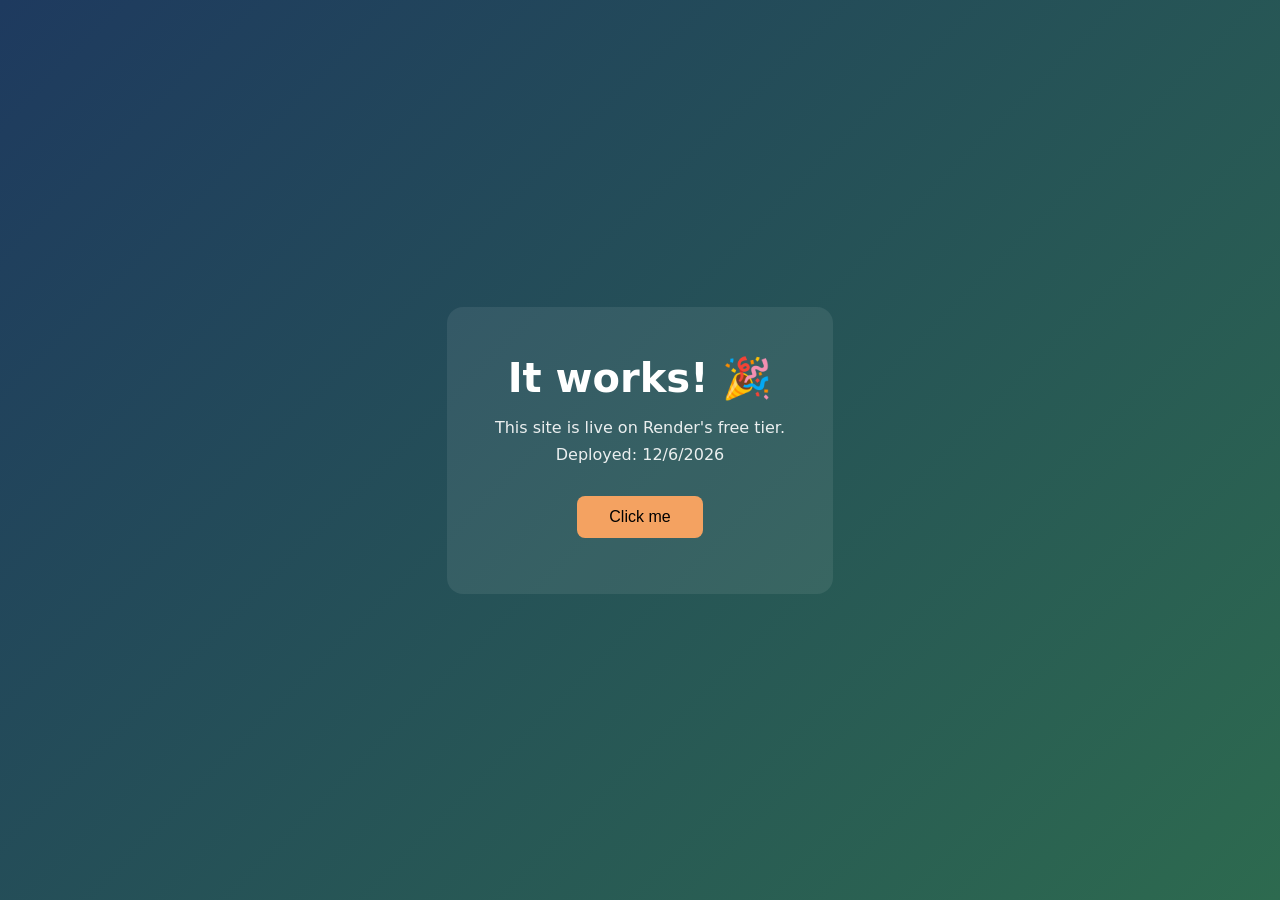
==== index.html @ 78105939 "Add files via upload" ====
<!DOCTYPE html>
<html lang="en">
<head>
  <meta charset="UTF-8">
  <meta name="viewport" content="width=device-width, initial-scale=1.0">
  <title>Stephen's Test Site</title>
  <link rel="stylesheet" href="style.css">
</head>
<body>
  <main>
    <h1>It works! 🎉</h1>
    <p>This site is live on Render's free tier.</p>
    <p>Deployed: <span id="date"></span></p>
    <button id="btn">Click me</button>
    <p id="count"></p>
  </main>
  <script src="script.js"></script>
</body>
</html>
---- style.css ----
* { box-sizing: border-box; margin: 0; }

body {
  font-family: system-ui, sans-serif;
  min-height: 100vh;
  display: flex;
  align-items: center;
  justify-content: center;
  background: linear-gradient(135deg, #1e3a5f, #2d6a4f);
  color: #fff;
}

main {
  text-align: center;
  padding: 3rem;
  background: rgba(255, 255, 255, 0.08);
  border-radius: 16px;
}

h1 { font-size: 2.5rem; margin-bottom: 1rem; }

p { margin: 0.5rem 0; opacity: 0.9; }

button {
  margin-top: 1.5rem;
  padding: 0.75rem 2rem;
  font-size: 1rem;
  border: none;
  border-radius: 8px;
  background: #f4a261;
  cursor: pointer;
}

button:hover { background: #e76f51; }
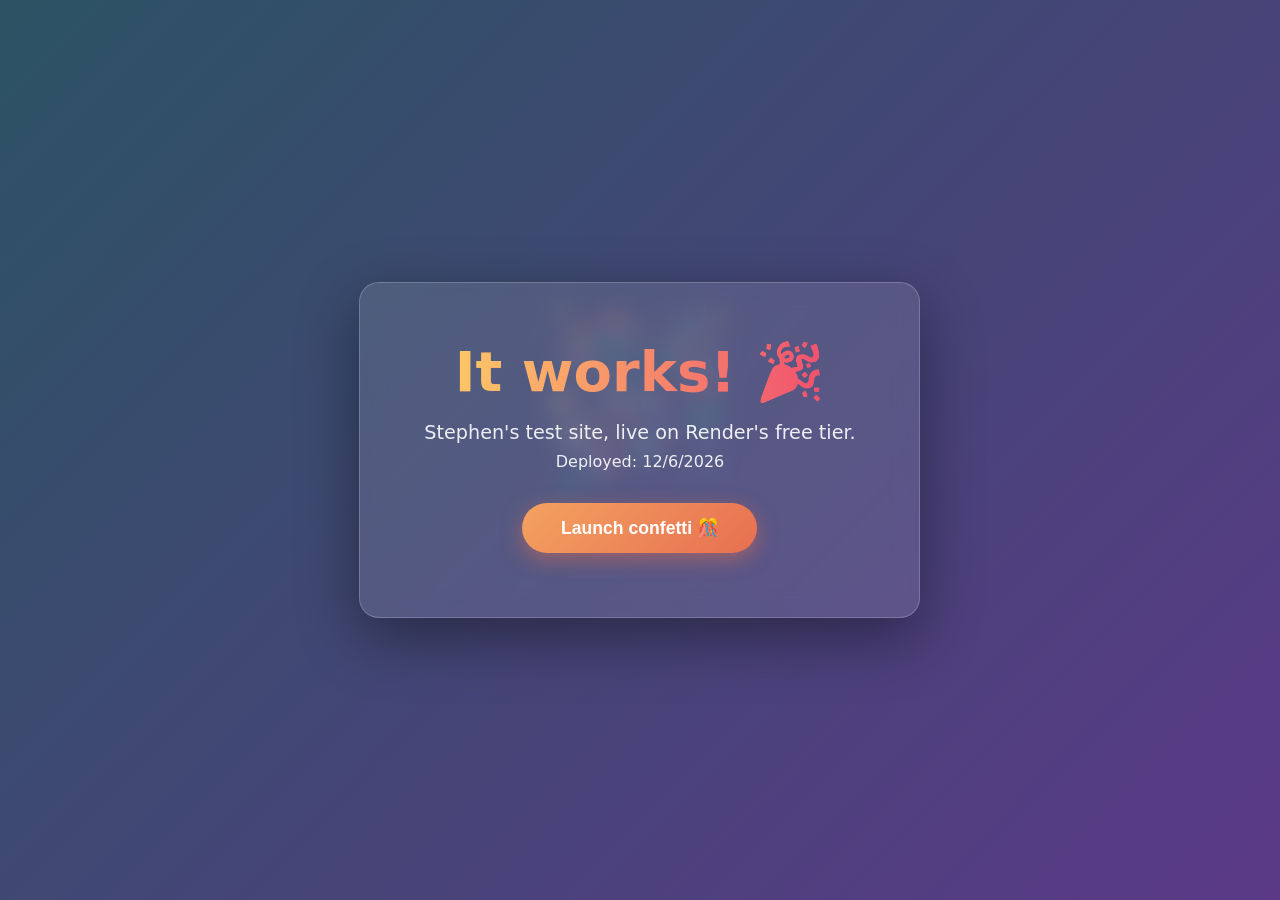
==== commit 284d4b0b: "Splashy redesign: animated gradient, confetti" ====
--- a/index.html
+++ b/index.html
@@ -7,11 +7,12 @@
   <link rel="stylesheet" href="style.css">
 </head>
 <body>
+  <canvas id="bg"></canvas>
   <main>
     <h1>It works! 🎉</h1>
-    <p>This site is live on Render's free tier.</p>
+    <p class="tagline">Stephen's test site, live on Render's free tier.</p>
     <p>Deployed: <span id="date"></span></p>
-    <button id="btn">Click me</button>
+    <button id="btn">Launch confetti 🎊</button>
     <p id="count"></p>
   </main>
   <script src="script.js"></script>
--- a/style.css
+++ b/style.css
@@ -6,29 +6,78 @@
   display: flex;
   align-items: center;
   justify-content: center;
-  background: linear-gradient(135deg, #1e3a5f, #2d6a4f);
+  background: linear-gradient(-45deg, #0f2027, #2c5364, #6a3093, #2c5364);
+  background-size: 400% 400%;
+  animation: drift 12s ease infinite;
   color: #fff;
+  overflow: hidden;
+}
+
+@keyframes drift {
+  0% { background-position: 0% 50%; }
+  50% { background-position: 100% 50%; }
+  100% { background-position: 0% 50%; }
+}
+
+#bg {
+  position: fixed;
+  inset: 0;
+  pointer-events: none;
 }
 
 main {
+  position: relative;
   text-align: center;
-  padding: 3rem;
-  background: rgba(255, 255, 255, 0.08);
-  border-radius: 16px;
+  padding: 3.5rem 4rem;
+  background: rgba(255, 255, 255, 0.1);
+  border: 1px solid rgba(255, 255, 255, 0.2);
+  border-radius: 20px;
+  backdrop-filter: blur(12px);
+  box-shadow: 0 20px 60px rgba(0, 0, 0, 0.4);
+  animation: pop 0.6s cubic-bezier(0.34, 1.56, 0.64, 1);
 }
 
-h1 { font-size: 2.5rem; margin-bottom: 1rem; }
+@keyframes pop {
+  from { transform: scale(0.6); opacity: 0; }
+  to { transform: scale(1); opacity: 1; }
+}
+
+h1 {
+  font-size: 3.5rem;
+  margin-bottom: 1rem;
+  background: linear-gradient(90deg, #ffd166, #ef476f, #06d6a0, #ffd166);
+  background-size: 300% auto;
+  -webkit-background-clip: text;
+  background-clip: text;
+  color: transparent;
+  animation: shimmer 4s linear infinite;
+}
+
+@keyframes shimmer {
+  to { background-position: 300% center; }
+}
+
+.tagline { font-size: 1.2rem; }
 
 p { margin: 0.5rem 0; opacity: 0.9; }
 
 button {
   margin-top: 1.5rem;
-  padding: 0.75rem 2rem;
-  font-size: 1rem;
+  padding: 0.9rem 2.4rem;
+  font-size: 1.1rem;
+  font-weight: 600;
   border: none;
-  border-radius: 8px;
-  background: #f4a261;
+  border-radius: 999px;
+  background: linear-gradient(135deg, #f4a261, #e76f51);
+  color: #fff;
   cursor: pointer;
+  transition: transform 0.15s, box-shadow 0.15s;
+  box-shadow: 0 6px 20px rgba(231, 111, 81, 0.5);
 }
 
-button:hover { background: #e76f51; }
+button:hover {
+  transform: translateY(-3px) scale(1.05);
+  box-shadow: 0 10px 30px rgba(231, 111, 81, 0.7);
+}
+
+button:active { transform: scale(0.97); }
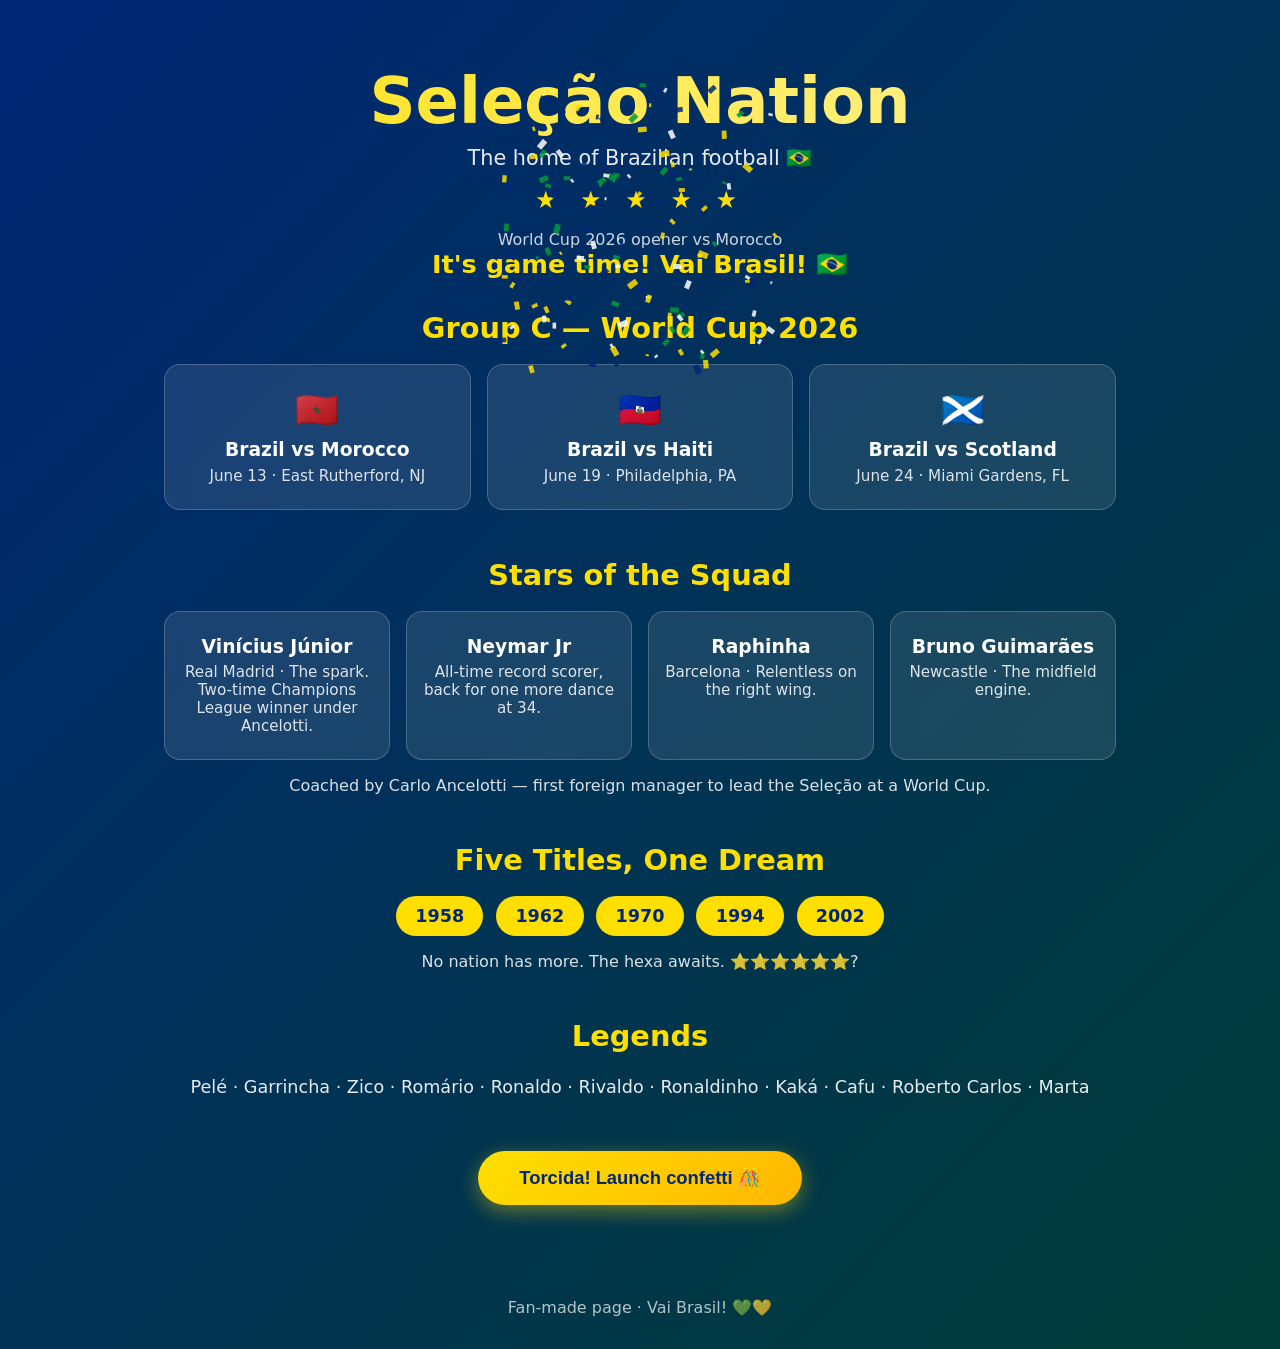
==== commit c6cbc274: "Brazil World Cup 2026 fan page" ====
--- a/index.html
+++ b/index.html
@@ -3,18 +3,86 @@
 <head>
   <meta charset="UTF-8">
   <meta name="viewport" content="width=device-width, initial-scale=1.0">
-  <title>Stephen's Test Site</title>
+  <title>Seleção Nation 🇧🇷 | Brazil Fan Page</title>
   <link rel="stylesheet" href="style.css">
 </head>
 <body>
   <canvas id="bg"></canvas>
+
+  <header>
+    <h1>Seleção Nation</h1>
+    <p class="tagline">The home of Brazilian football 🇧🇷</p>
+    <div class="stars" title="Five-time world champions">★ ★ ★ ★ ★</div>
+    <p class="countdown-label">World Cup 2026 opener vs Morocco</p>
+    <p id="countdown"></p>
+  </header>
+
   <main>
-    <h1>It works! 🎉</h1>
-    <p class="tagline">Stephen's test site, live on Render's free tier.</p>
-    <p>Deployed: <span id="date"></span></p>
-    <button id="btn">Launch confetti 🎊</button>
+    <section>
+      <h2>Group C — World Cup 2026</h2>
+      <div class="cards">
+        <div class="card match">
+          <span class="flag">🇲🇦</span>
+          <h3>Brazil vs Morocco</h3>
+          <p>June 13 · East Rutherford, NJ</p>
+        </div>
+        <div class="card match">
+          <span class="flag">🇭🇹</span>
+          <h3>Brazil vs Haiti</h3>
+          <p>June 19 · Philadelphia, PA</p>
+        </div>
+        <div class="card match">
+          <span class="flag">🏴󠁧󠁢󠁳󠁣󠁴󠁿</span>
+          <h3>Brazil vs Scotland</h3>
+          <p>June 24 · Miami Gardens, FL</p>
+        </div>
+      </div>
+    </section>
+
+    <section>
+      <h2>Stars of the Squad</h2>
+      <div class="cards">
+        <div class="card player">
+          <h3>Vinícius Júnior</h3>
+          <p>Real Madrid · The spark. Two-time Champions League winner under Ancelotti.</p>
+        </div>
+        <div class="card player">
+          <h3>Neymar Jr</h3>
+          <p>All-time record scorer, back for one more dance at 34.</p>
+        </div>
+        <div class="card player">
+          <h3>Raphinha</h3>
+          <p>Barcelona · Relentless on the right wing.</p>
+        </div>
+        <div class="card player">
+          <h3>Bruno Guimarães</h3>
+          <p>Newcastle · The midfield engine.</p>
+        </div>
+      </div>
+      <p class="note">Coached by Carlo Ancelotti — first foreign manager to lead the Seleção at a World Cup.</p>
+    </section>
+
+    <section>
+      <h2>Five Titles, One Dream</h2>
+      <div class="titles">
+        <span>1958</span><span>1962</span><span>1970</span><span>1994</span><span>2002</span>
+      </div>
+      <p class="note">No nation has more. The hexa awaits. ⭐⭐⭐⭐⭐⭐?</p>
+    </section>
+
+    <section>
+      <h2>Legends</h2>
+      <p class="legends">Pelé · Garrincha · Zico · Romário · Ronaldo · Rivaldo · Ronaldinho · Kaká · Cafu · Roberto Carlos · Marta</p>
+    </section>
+
+    <button id="btn">Torcida! Launch confetti 🎊</button>
     <p id="count"></p>
   </main>
+
+  <footer>
+    <p>Fan-made page · Vai Brasil! 💚💛</p>
+  </footer>
+
   <script src="script.js"></script>
 </body>
 </html>
--- a/style.css
+++ b/style.css
@@ -1,16 +1,19 @@
 * { box-sizing: border-box; margin: 0; }
+
+:root {
+  --green: #009c3b;
+  --yellow: #ffdf00;
+  --blue: #002776;
+}
 
 body {
   font-family: system-ui, sans-serif;
   min-height: 100vh;
-  display: flex;
-  align-items: center;
-  justify-content: center;
-  background: linear-gradient(-45deg, #0f2027, #2c5364, #6a3093, #2c5364);
+  background: linear-gradient(-45deg, #00331a, var(--green), #014421, var(--blue));
   background-size: 400% 400%;
-  animation: drift 12s ease infinite;
+  animation: drift 14s ease infinite;
   color: #fff;
-  overflow: hidden;
+  text-align: center;
 }
 
 @keyframes drift {
@@ -19,33 +22,13 @@
   100% { background-position: 0% 50%; }
 }
 
-#bg {
-  position: fixed;
-  inset: 0;
-  pointer-events: none;
-}
+#bg { position: fixed; inset: 0; pointer-events: none; z-index: 10; }
 
-main {
-  position: relative;
-  text-align: center;
-  padding: 3.5rem 4rem;
-  background: rgba(255, 255, 255, 0.1);
-  border: 1px solid rgba(255, 255, 255, 0.2);
-  border-radius: 20px;
-  backdrop-filter: blur(12px);
-  box-shadow: 0 20px 60px rgba(0, 0, 0, 0.4);
-  animation: pop 0.6s cubic-bezier(0.34, 1.56, 0.64, 1);
-}
-
-@keyframes pop {
-  from { transform: scale(0.6); opacity: 0; }
-  to { transform: scale(1); opacity: 1; }
-}
+header { padding: 4rem 1rem 2rem; }
 
 h1 {
-  font-size: 3.5rem;
-  margin-bottom: 1rem;
-  background: linear-gradient(90deg, #ffd166, #ef476f, #06d6a0, #ffd166);
+  font-size: 4rem;
+  background: linear-gradient(90deg, var(--yellow), #fff, var(--yellow));
   background-size: 300% auto;
   -webkit-background-clip: text;
   background-clip: text;
@@ -53,31 +36,92 @@
   animation: shimmer 4s linear infinite;
 }
 
-@keyframes shimmer {
-  to { background-position: 300% center; }
+@keyframes shimmer { to { background-position: 300% center; } }
+
+.tagline { font-size: 1.3rem; margin-top: 0.5rem; opacity: 0.9; }
+
+.stars { color: var(--yellow); font-size: 1.5rem; letter-spacing: 0.5rem; margin: 1rem 0 0.5rem; }
+
+.countdown-label { opacity: 0.8; margin-top: 1rem; }
+
+#countdown { font-size: 1.6rem; font-weight: 700; color: var(--yellow); }
+
+main { max-width: 1000px; margin: 0 auto; padding: 0 1.5rem 3rem; }
+
+section { margin-bottom: 3rem; }
+
+h2 {
+  font-size: 1.8rem;
+  margin-bottom: 1.2rem;
+  color: var(--yellow);
 }
 
-.tagline { font-size: 1.2rem; }
+.cards {
+  display: grid;
+  grid-template-columns: repeat(auto-fit, minmax(220px, 1fr));
+  gap: 1rem;
+}
 
-p { margin: 0.5rem 0; opacity: 0.9; }
+.card {
+  background: rgba(255, 255, 255, 0.1);
+  border: 1px solid rgba(255, 255, 255, 0.2);
+  border-radius: 16px;
+  padding: 1.5rem 1rem;
+  backdrop-filter: blur(10px);
+  transition: transform 0.2s, box-shadow 0.2s;
+}
+
+.card:hover {
+  transform: translateY(-6px);
+  box-shadow: 0 12px 30px rgba(0, 0, 0, 0.35);
+}
+
+.card h3 { margin-bottom: 0.4rem; }
+
+.card p { opacity: 0.85; font-size: 0.95rem; }
+
+.flag { font-size: 2.2rem; display: block; margin-bottom: 0.5rem; }
+
+.titles {
+  display: flex;
+  justify-content: center;
+  flex-wrap: wrap;
+  gap: 0.8rem;
+}
+
+.titles span {
+  background: var(--yellow);
+  color: var(--blue);
+  font-weight: 800;
+  padding: 0.6rem 1.2rem;
+  border-radius: 999px;
+  font-size: 1.1rem;
+}
+
+.note { margin-top: 1rem; opacity: 0.85; }
+
+.legends { font-size: 1.1rem; line-height: 1.8; opacity: 0.9; }
 
 button {
-  margin-top: 1.5rem;
-  padding: 0.9rem 2.4rem;
-  font-size: 1.1rem;
-  font-weight: 600;
+  padding: 1rem 2.6rem;
+  font-size: 1.15rem;
+  font-weight: 700;
   border: none;
   border-radius: 999px;
-  background: linear-gradient(135deg, #f4a261, #e76f51);
-  color: #fff;
+  background: linear-gradient(135deg, var(--yellow), #ffb700);
+  color: var(--blue);
   cursor: pointer;
   transition: transform 0.15s, box-shadow 0.15s;
-  box-shadow: 0 6px 20px rgba(231, 111, 81, 0.5);
+  box-shadow: 0 6px 20px rgba(255, 223, 0, 0.4);
 }
 
 button:hover {
   transform: translateY(-3px) scale(1.05);
-  box-shadow: 0 10px 30px rgba(231, 111, 81, 0.7);
+  box-shadow: 0 10px 30px rgba(255, 223, 0, 0.6);
 }
 
 button:active { transform: scale(0.97); }
+
+#count { margin-top: 0.8rem; opacity: 0.9; }
+
+footer { padding: 2rem; opacity: 0.7; }
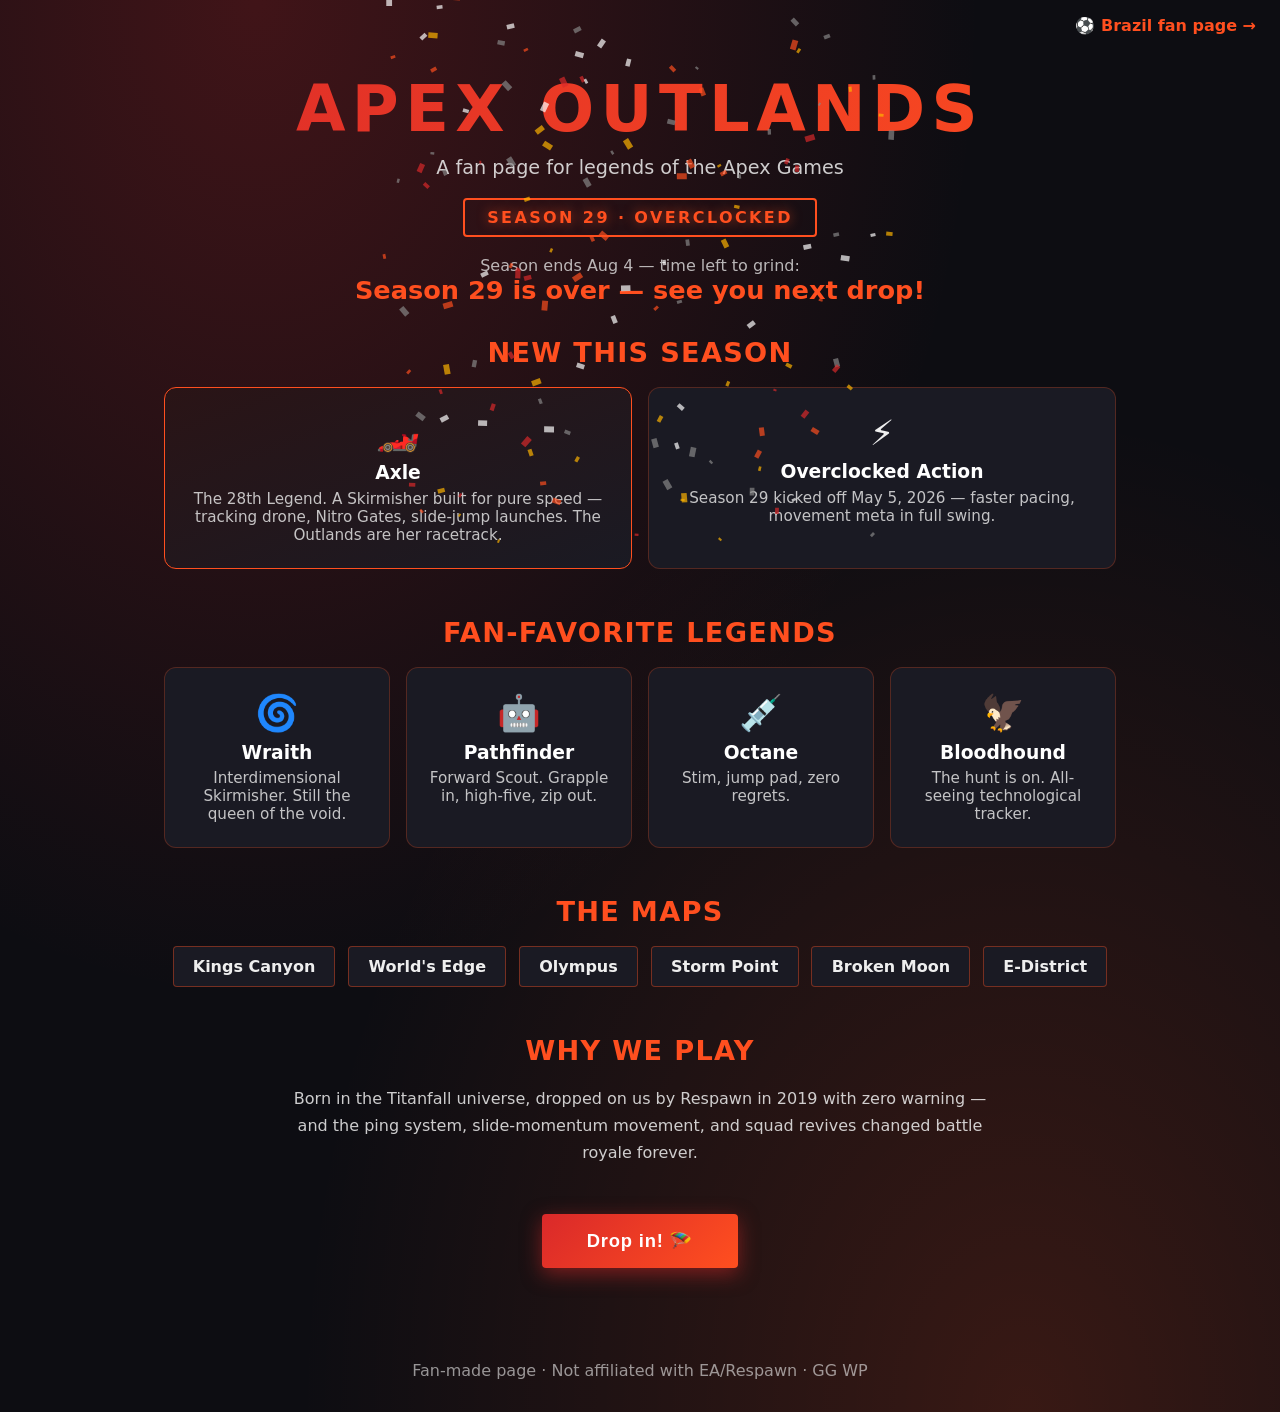
==== commit d14b187f: "Add Apex Legends fan page, move Brazil to brazil.html" ====
--- a/index.html
+++ b/index.html
@@ -3,86 +3,69 @@
 <head>
   <meta charset="UTF-8">
   <meta name="viewport" content="width=device-width, initial-scale=1.0">
-  <title>Seleção Nation 🇧🇷 | Brazil Fan Page</title>
-  <link rel="stylesheet" href="style.css">
+  <title>Apex Outlands | Apex Legends Fan Page</title>
+  <link rel="stylesheet" href="apex.css">
 </head>
 <body>
   <canvas id="bg"></canvas>
 
+  <nav><a href="brazil.html">⚽ Brazil fan page →</a></nav>
+
   <header>
-    <h1>Seleção Nation</h1>
-    <p class="tagline">The home of Brazilian football 🇧🇷</p>
-    <div class="stars" title="Five-time world champions">★ ★ ★ ★ ★</div>
-    <p class="countdown-label">World Cup 2026 opener vs Morocco</p>
+    <h1>APEX OUTLANDS</h1>
+    <p class="tagline">A fan page for legends of the Apex Games</p>
+    <div class="season-badge">SEASON 29 · OVERCLOCKED</div>
+    <p class="countdown-label">Season ends Aug 4 — time left to grind:</p>
     <p id="countdown"></p>
   </header>
 
   <main>
     <section>
-      <h2>Group C — World Cup 2026</h2>
+      <h2>New This Season</h2>
       <div class="cards">
-        <div class="card match">
-          <span class="flag">🇲🇦</span>
-          <h3>Brazil vs Morocco</h3>
-          <p>June 13 · East Rutherford, NJ</p>
+        <div class="card featured">
+          <span class="emoji">🏎️</span>
+          <h3>Axle</h3>
+          <p>The 28th Legend. A Skirmisher built for pure speed — tracking drone, Nitro Gates, slide-jump launches. The Outlands are her racetrack.</p>
         </div>
-        <div class="card match">
-          <span class="flag">🇭🇹</span>
-          <h3>Brazil vs Haiti</h3>
-          <p>June 19 · Philadelphia, PA</p>
-        </div>
-        <div class="card match">
-          <span class="flag">🏴󠁧󠁢󠁳󠁣󠁴󠁿</span>
-          <h3>Brazil vs Scotland</h3>
-          <p>June 24 · Miami Gardens, FL</p>
+        <div class="card">
+          <span class="emoji">⚡</span>
+          <h3>Overclocked Action</h3>
+          <p>Season 29 kicked off May 5, 2026 — faster pacing, movement meta in full swing.</p>
         </div>
       </div>
     </section>
 
     <section>
-      <h2>Stars of the Squad</h2>
+      <h2>Fan-Favorite Legends</h2>
       <div class="cards">
-        <div class="card player">
-          <h3>Vinícius Júnior</h3>
-          <p>Real Madrid · The spark. Two-time Champions League winner under Ancelotti.</p>
-        </div>
-        <div class="card player">
-          <h3>Neymar Jr</h3>
-          <p>All-time record scorer, back for one more dance at 34.</p>
-        </div>
-        <div class="card player">
-          <h3>Raphinha</h3>
-          <p>Barcelona · Relentless on the right wing.</p>
-        </div>
-        <div class="card player">
-          <h3>Bruno Guimarães</h3>
-          <p>Newcastle · The midfield engine.</p>
-        </div>
+        <div class="card"><span class="emoji">🌀</span><h3>Wraith</h3><p>Interdimensional Skirmisher. Still the queen of the void.</p></div>
+        <div class="card"><span class="emoji">🤖</span><h3>Pathfinder</h3><p>Forward Scout. Grapple in, high-five, zip out.</p></div>
+        <div class="card"><span class="emoji">💉</span><h3>Octane</h3><p>Stim, jump pad, zero regrets.</p></div>
+        <div class="card"><span class="emoji">🦅</span><h3>Bloodhound</h3><p>The hunt is on. All-seeing technological tracker.</p></div>
       </div>
-      <p class="note">Coached by Carlo Ancelotti — first foreign manager to lead the Seleção at a World Cup.</p>
     </section>
 
     <section>
-      <h2>Five Titles, One Dream</h2>
+      <h2>The Maps</h2>
       <div class="titles">
-        <span>1958</span><span>1962</span><span>1970</span><span>1994</span><span>2002</span>
+        <span>Kings Canyon</span><span>World's Edge</span><span>Olympus</span><span>Storm Point</span><span>Broken Moon</span><span>E-District</span>
       </div>
-      <p class="note">No nation has more. The hexa awaits. ⭐⭐⭐⭐⭐⭐?</p>
     </section>
 
     <section>
-      <h2>Legends</h2>
-      <p class="legends">Pelé · Garrincha · Zico · Romário · Ronaldo · Rivaldo · Ronaldinho · Kaká · Cafu · Roberto Carlos · Marta</p>
+      <h2>Why We Play</h2>
+      <p class="note">Born in the Titanfall universe, dropped on us by Respawn in 2019 with zero warning — and the ping system, slide-momentum movement, and squad revives changed battle royale forever.</p>
     </section>
 
-    <button id="btn">Torcida! Launch confetti 🎊</button>
+    <button id="btn">Drop in! 🪂</button>
     <p id="count"></p>
   </main>
 
   <footer>
-    <p>Fan-made page · Vai Brasil! 💚💛</p>
+    <p>Fan-made page · Not affiliated with EA/Respawn · GG WP</p>
   </footer>
 
-  <script src="script.js"></script>
+  <script src="apex.js"></script>
 </body>
 </html>
--- a/apex.css
+++ b/apex.css
@@ -0,0 +1,145 @@
+* { box-sizing: border-box; margin: 0; }
+
+:root {
+  --red: #da292a;
+  --orange: #ff4f1f;
+  --dark: #0d0d12;
+  --panel: #1a1a23;
+}
+
+body {
+  font-family: system-ui, sans-serif;
+  min-height: 100vh;
+  background:
+    radial-gradient(ellipse at 20% 0%, rgba(218, 41, 42, 0.25), transparent 50%),
+    radial-gradient(ellipse at 80% 100%, rgba(255, 79, 31, 0.18), transparent 50%),
+    var(--dark);
+  color: #eee;
+  text-align: center;
+}
+
+#bg { position: fixed; inset: 0; pointer-events: none; z-index: 10; }
+
+nav { position: absolute; top: 1rem; right: 1.5rem; z-index: 20; }
+
+nav a { color: var(--orange); font-weight: 700; text-decoration: none; }
+
+nav a:hover { text-decoration: underline; }
+
+header { padding: 4.5rem 1rem 2rem; }
+
+h1 {
+  font-size: 4rem;
+  font-weight: 900;
+  letter-spacing: 0.4rem;
+  background: linear-gradient(90deg, var(--red), var(--orange), #ffb400, var(--red));
+  background-size: 300% auto;
+  -webkit-background-clip: text;
+  background-clip: text;
+  color: transparent;
+  animation: shimmer 5s linear infinite;
+}
+
+@keyframes shimmer { to { background-position: 300% center; } }
+
+.tagline { font-size: 1.2rem; margin-top: 0.6rem; opacity: 0.85; }
+
+.season-badge {
+  display: inline-block;
+  margin-top: 1.2rem;
+  padding: 0.5rem 1.4rem;
+  border: 2px solid var(--orange);
+  border-radius: 4px;
+  color: var(--orange);
+  font-weight: 800;
+  letter-spacing: 0.15rem;
+  text-shadow: 0 0 12px rgba(255, 79, 31, 0.6);
+  animation: pulse 2.5s ease infinite;
+}
+
+@keyframes pulse {
+  0%, 100% { box-shadow: 0 0 8px rgba(255, 79, 31, 0.3); }
+  50% { box-shadow: 0 0 24px rgba(255, 79, 31, 0.7); }
+}
+
+.countdown-label { margin-top: 1.2rem; opacity: 0.75; }
+
+#countdown { font-size: 1.6rem; font-weight: 800; color: var(--orange); }
+
+main { max-width: 1000px; margin: 0 auto; padding: 0 1.5rem 3rem; }
+
+section { margin-bottom: 3rem; }
+
+h2 {
+  font-size: 1.7rem;
+  margin-bottom: 1.2rem;
+  color: var(--orange);
+  letter-spacing: 0.08rem;
+  text-transform: uppercase;
+}
+
+.cards {
+  display: grid;
+  grid-template-columns: repeat(auto-fit, minmax(220px, 1fr));
+  gap: 1rem;
+}
+
+.card {
+  background: var(--panel);
+  border: 1px solid rgba(255, 79, 31, 0.25);
+  border-radius: 12px;
+  padding: 1.5rem 1.2rem;
+  transition: transform 0.2s, border-color 0.2s, box-shadow 0.2s;
+}
+
+.card:hover {
+  transform: translateY(-6px);
+  border-color: var(--orange);
+  box-shadow: 0 12px 30px rgba(218, 41, 42, 0.3);
+}
+
+.card.featured { border-color: var(--orange); background: linear-gradient(160deg, #2a1416, var(--panel)); }
+
+.card h3 { margin-bottom: 0.4rem; color: #fff; }
+
+.card p { opacity: 0.8; font-size: 0.95rem; }
+
+.emoji { font-size: 2.2rem; display: block; margin-bottom: 0.5rem; }
+
+.titles { display: flex; justify-content: center; flex-wrap: wrap; gap: 0.8rem; }
+
+.titles span {
+  background: var(--panel);
+  border: 1px solid rgba(255, 79, 31, 0.4);
+  color: #eee;
+  font-weight: 700;
+  padding: 0.6rem 1.2rem;
+  border-radius: 4px;
+}
+
+.note { opacity: 0.85; max-width: 700px; margin: 0 auto; line-height: 1.7; }
+
+button {
+  padding: 1rem 2.8rem;
+  font-size: 1.15rem;
+  font-weight: 800;
+  letter-spacing: 0.05rem;
+  border: none;
+  border-radius: 4px;
+  background: linear-gradient(135deg, var(--red), var(--orange));
+  color: #fff;
+  cursor: pointer;
+  transition: transform 0.15s, box-shadow 0.15s;
+  box-shadow: 0 6px 20px rgba(218, 41, 42, 0.5);
+}
+
+button:hover {
+  transform: translateY(-3px) scale(1.05);
+  box-shadow: 0 10px 30px rgba(255, 79, 31, 0.7);
+}
+
+button:active { transform: scale(0.97); }
+
+#count { margin-top: 0.8rem; opacity: 0.9; }
+
+footer { padding: 2rem; opacity: 0.6; }
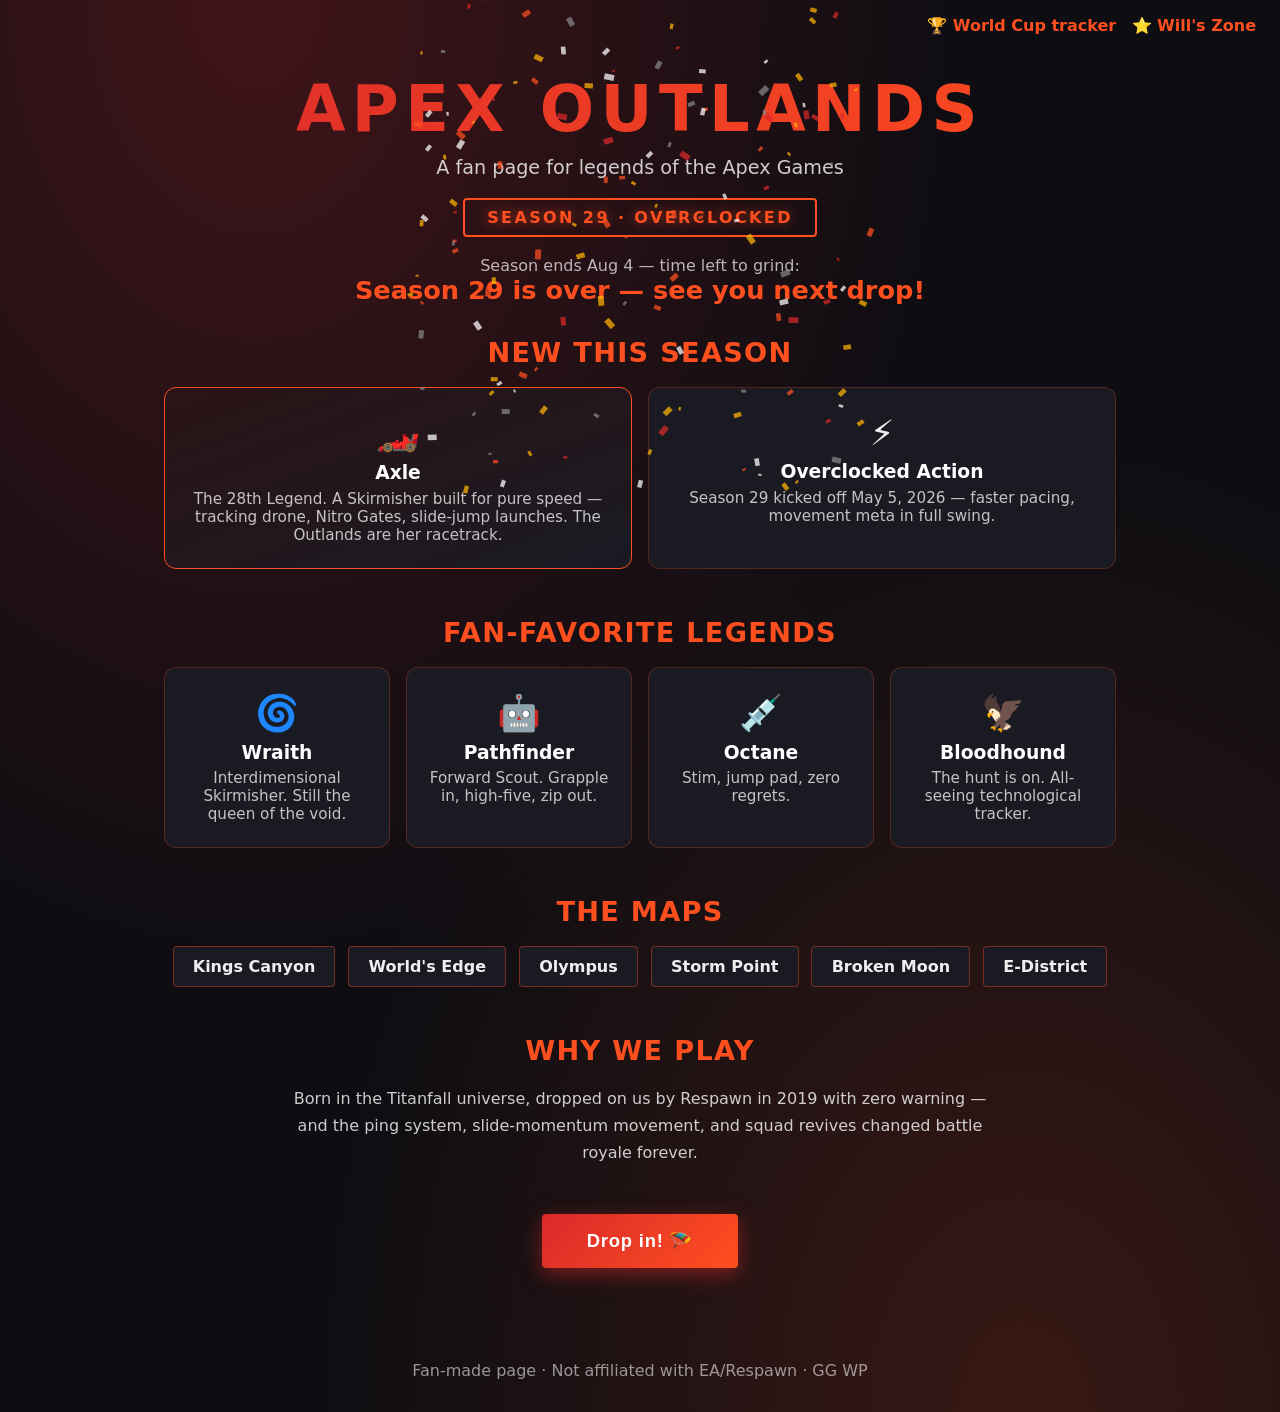
==== commit 1c0708b4: "Add Will's Zone page" ====
--- a/index.html
+++ b/index.html
@@ -9,7 +9,7 @@
 <body>
   <canvas id="bg"></canvas>
 
-  <nav><a href="brazil.html">⚽ Brazil fan page →</a></nav>
+  <nav><a href="brazil.html">🏆 World Cup tracker</a> &nbsp; <a href="will.html">⭐ Will's Zone</a></nav>
 
   <header>
     <h1>APEX OUTLANDS</h1>
